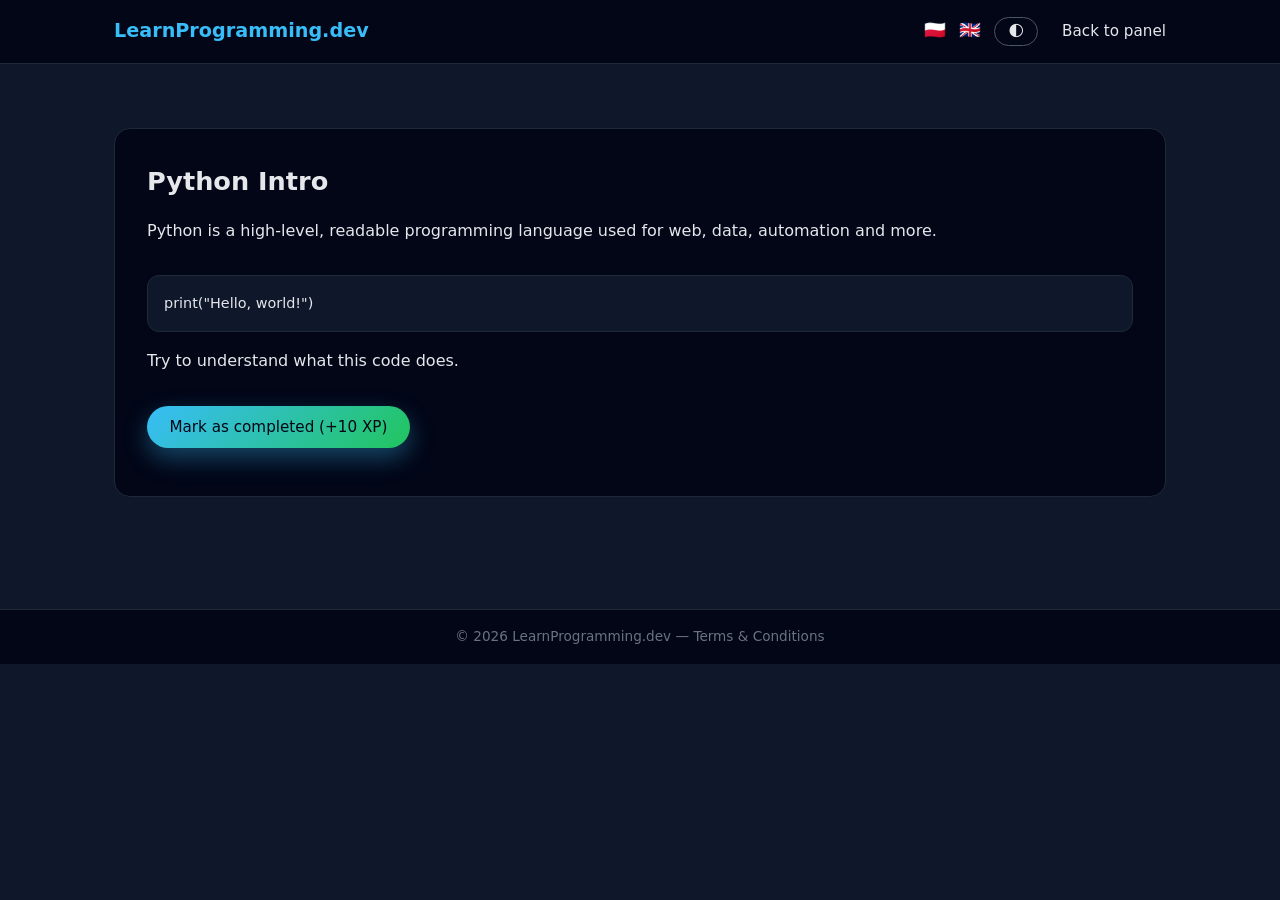
==== lesson.html @ a408c8fe "Add files via upload" ====
<!DOCTYPE html>
<html lang="en">
<head>
<meta charset="UTF-8">
<title>Lesson</title>
<link rel="stylesheet" href="style.css">
<script src="auth.js" defer></script>
<script src="lang.js" defer></script>
</head>
<body>
<header>
  <nav class="nav">
    <div class="logo">LearnProgramming.dev</div>
    <div>
      <span class="lang-switch" onclick="setLang('pl')">🇵🇱</span>
      <span class="lang-switch" onclick="setLang('en')">🇬🇧</span>
      <button onclick="toggleTheme()" class="btn-secondary" style="padding:0.3rem 0.8rem;">🌓</button>
      <a href="panel.html" data-t="back_panel">Back to panel</a>
    </div>
  </nav>
</header>
<main>
  <div class="lesson-container">
    <h2 id="lessonTitle">Lesson</h2>

    <div id="lessonContent"></div>

    <div id="lessonActions" style="margin-top:1.5rem;"></div>

    <div id="lessonTooltip" style="margin-top:1rem;"></div>
  </div>
</main>
<footer>
  <p>© 2026 LearnProgramming.dev — <span data-t="terms">Terms & Conditions</span></p>
</footer>
<script>
  function getParam(name){
    const url = new URL(window.location.href);
    return url.searchParams.get(name);
  }
  function setLesson(id){
    const title = document.getElementById("lessonTitle");
    const content = document.getElementById("lessonContent");
    const actions = document.getElementById("lessonActions");

    actions.innerHTML = "";
    content.innerHTML = "";
    if(id === "lesson1"){
      title.textContent = "Python Intro";
      content.innerHTML = `
        <div class="lesson-section">
          <p>Python is a high-level, readable programming language used for web, data, automation and more.</p>
        </div>
        <div class="lesson-section">
          <div class="code-box">
print("Hello, world!")
          </div>
          <p>Try to understand what this code does.</p>
        </div>
      `;
      actions.innerHTML = `
        <button class="btn btn-primary" onclick="completeLesson(1)">Mark as completed (+10 XP)</button>
      `;
    } else if(id === "lesson2"){
      title.textContent = "Variables";
      content.innerHTML = `
        <div class="lesson-section">
          <p>Variables store values. In Python you don't need to declare types explicitly.</p>
        </div>
        <div class="lesson-section">
          <div class="code-box">
name = "Alice"
age = 20
print(name, age)
          </div>
        </div>
      `;
      actions.innerHTML = `
        <button class="btn btn-primary" onclick="completeLesson(2)">Mark as completed (+10 XP)</button>
      `;
    } else if(id === "lesson3"){
      title.textContent = "Data Types";
      content.innerHTML = `
        <div class="lesson-section">
          <p>Basic types: int, float, str, bool, list, dict.</p>
        </div>
        <div class="lesson-section">
          <div class="code-box">
x = 10       # int
y = 3.14     # float
text = "Hi"  # str
flag = True  # bool
          </div>
        </div>
      `;
      actions.innerHTML = `
        <button class="btn btn-primary" onclick="completeLesson(3)">Mark as completed (+10 XP)</button>
      `;
    } else if(id === "lesson4"){
      title.textContent = "Lists";
      content.innerHTML = `
        <div class="lesson-section">
          <p>Lists store ordered collections of items.</p>
        </div>
        <div class="lesson-section">
          <div class="code-box">
numbers = [1, 2, 3]
numbers.append(4)
print(numbers)
          </div>
        </div>
      `;
      actions.innerHTML = `
        <button class="btn btn-primary" onclick="completeLesson(4)">Mark as completed (+10 XP)</button>
      `;
    } else if(id === "lesson5"){
      title.textContent = "Loops";
      content.innerHTML = `
        <div class="lesson-section">
          <p>Loops let you repeat actions.</p>
        </div>
        <div class="lesson-section">
          <div class="code-box">
for i in range(5):
    print(i)
          </div>
        </div>
      `;
      actions.innerHTML = `
        <button class="btn btn-primary" onclick="completeLesson(5)">Mark as completed (+10 XP)</button>
      `;
    } else if(id === "lesson6"){
      title.textContent = "Conditions";
      content.innerHTML = `
        <div class="lesson-section">
          <p>Conditions let you run code only when something is true.</p>
        </div>
        <div class="lesson-section">
          <div class="code-box">
age = 18
if age >= 18:
    print("Adult")
else:
    print("Minor")
          </div>
        </div>
      `;
      actions.innerHTML = `
        <button class="btn btn-primary" onclick="completeLesson(6)">Mark as completed (+10 XP)</button>
      `;
    } else if(id === "lesson7"){
      title.textContent = "Functions";
      content.innerHTML = `
        <div class="lesson-section">
          <p>Functions group reusable code.</p>
        </div>
        <div class="lesson-section">
          <div class="code-box">
def greet(name):
    return "Hello, " + name

print(greet("Alice"))
          </div>
        </div>
      `;
      actions.innerHTML = `
        <button class="btn btn-primary" onclick="completeLesson(7)">Mark as completed (+10 XP)</button>
      `;
    } else if(id === "lesson8"){
      title.textContent = "Debugging";
      content.innerHTML = `
        <div class="lesson-section">
          <p>Debugging means finding and fixing errors.</p>
        </div>
        <div class="lesson-section">
          <div class="code-box">
print("Hellow"
          </div>
          <p>Find the error and fix it.</p>
        </div>
      `;
      actions.innerHTML = `
        <button class="btn btn-primary" onclick="completeLesson(8)">Mark as completed (+10 XP)</button>
      `;
    } else if(id === "lesson9"){
      title.textContent = "Errors";
      content.innerHTML = `
        <div class="lesson-section">
          <p>Syntax errors and runtime errors are common in Python.</p>
        </div>
        <div class="lesson-section">
          <div class="code-box">
x = 10
y = 0
print(x / y)  # What happens?
          </div>
        </div>
      `;
      actions.innerHTML = `
        <button class="btn btn-primary" onclick="completeLesson(9)">Mark as completed (+10 XP)</button>
      `;
    } else if(id === "lesson10"){
      title.textContent = "Quiz";
      content.innerHTML = `
        <div class="lesson-section">
          <p>Quick quiz: choose the correct answer.</p>
        </div>
        <div class="lesson-section">
          <p>What does <code>print("Hello")</code> do?</p>
          <div class="quiz-option" onclick="checkQuiz(1)">
            It prints text to the screen.
          </div>
          <div class="quiz-option" onclick="checkQuiz(2)">
            It creates a variable.
          </div>
          <div class="quiz-option" onclick="checkQuiz(3)">
            It stops the program.
          </div>
        </div>
      `;
      actions.innerHTML = `
        <button class="btn btn-primary" onclick="completeLesson(10)">Finish quiz (+10 XP)</button>
      `;
    } else {
      title.textContent = "Lesson";
      content.textContent = "Unknown lesson.";
    }
  }
  function completeLesson(num){
    addXP(10);
    document.getElementById("lessonTooltip").innerHTML =
      '<div class="tooltip">Lesson ' + num + ' completed! +10 XP</div>';
  }
  function checkQuiz(choice){
    const options = document.querySelectorAll(".quiz-option");
    options.forEach(o => o.classList.remove("correct","wrong"));
    if(choice === 1){
      options[0].classList.add("correct");
      addXP(10);
      unlockAchievement("Quiz completed");
      document.getElementById("lessonTooltip").innerHTML =
        '<div class="tooltip">Correct! +10 XP</div>';
    } else {
      options[choice-1].classList.add("wrong");
      document.getElementById("lessonTooltip").innerHTML =
        '<div class="tooltip">Not correct. Try again.</div>';
    }
  }
  document.addEventListener("DOMContentLoaded", () => {
    const id = getParam("id") || "lesson1";
    setLesson(id);
  });
</script>
</body>
</html>
---- style.css ----
* {
  margin: 0;
  padding: 0;
  box-sizing: border-box;
  font-family: system-ui, -apple-system, BlinkMacSystemFont, "Segoe UI", sans-serif;
}
body {
  background: #0f172a;
  color: #e5e7eb;
  line-height: 1.6;
}
header {
  background: #020617;
  border-bottom: 1px solid #1f2937;
  position: sticky;
  top: 0;
  z-index: 10;
}
.nav {
  max-width: 1100px;
  margin: 0 auto;
  padding: 1rem 1.5rem;
  display: flex;
  justify-content: space-between;
  align-items: center;
}
.logo {
  font-weight: 700;
  font-size: 1.2rem;
  color: #38bdf8;
}
.nav a {
  color: #e5e7eb;
  text-decoration: none;
  margin-left: 1.2rem;
  font-size: 0.95rem;
  transition: 0.2s;
}
.nav a:hover {
  color: #38bdf8;
}
.lang-switch {
  cursor: pointer;
  margin-right: 0.5rem;
  font-size: 1.1rem;
}
main {
  max-width: 1100px;
  margin: 0 auto;
  padding: 2rem 1.5rem 4rem;
}
h1 {
  font-size: clamp(2.2rem, 4vw, 3rem);
  margin-bottom: 1rem;
}
h2 {
  font-size: 1.6rem;
  margin-bottom: 1rem;
}
.btn {
  border: none;
  cursor: pointer;
  padding: 0.75rem 1.4rem;
  border-radius: 999px;
  font-size: 0.95rem;
  font-weight: 500;
  transition: 0.15s ease;
}
.btn-primary {
  background: linear-gradient(135deg, #38bdf8, #22c55e);
  color: #020617;
  box-shadow: 0 10px 25px rgba(56, 189, 248, 0.35);
}
.btn-primary:hover {
  transform: translateY(-2px);
  box-shadow: 0 14px 30px rgba(56, 189, 248, 0.45);
}
.btn-secondary {
  border-radius: 999px;
  padding: 0.75rem 1.4rem;
  border: 1px solid #4b5563;
  background: transparent;
  color: #e5e7eb;
  cursor: pointer;
  font-size: 0.95rem;
  transition: 0.15s ease;
}
.btn-secondary:hover {
  background: #1e293b;
}
.card {
  background: #020617;
  border: 1px solid #1f2937;
  border-radius: 1rem;
  padding: 1.5rem;
  margin: 1.5rem auto;
  max-width: 500px;
  box-shadow: 0 18px 45px rgba(15, 23, 42, 0.9);
}
input {
  width: 100%;
  padding: 0.7rem;
  margin-top: 0.4rem;
  border-radius: 0.6rem;
  border: 1px solid #374151;
  background: #0f172a;
  color: #e5e7eb;
  font-size: 0.95rem;
}
input:focus {
  border-color: #38bdf8;
  outline: none;
  box-shadow: 0 0 0 1px #38bdf8;
}
.tooltip {
  background: #1e293b;
  border-left: 4px solid #38bdf8;
  padding: 0.8rem 1rem;
  border-radius: 0.5rem;
  margin-bottom: 1rem;
  color: #e5e7eb;
  font-size: 0.9rem;
  animation: fadeIn 0.3s ease;
}
@keyframes fadeIn {
  from { opacity: 0; transform: translateX(-10px); }
  to { opacity: 1; transform: translateX(0); }
}
.lesson-grid {
  display: grid;
  grid-template-columns: repeat(auto-fit, minmax(160px, 1fr));
  gap: 1.2rem;
  margin-top: 1.5rem;
}
.lesson-tile {
  background: #0b1220;
  border: 1px solid #1f2937;
  border-radius: 1rem;
  padding: 1.2rem;
  text-align: center;
  cursor: pointer;
  transition: 0.2s;
  box-shadow: 0 10px 25px rgba(0,0,0,0.3);
}
.lesson-tile:hover {
  transform: translateY(-4px);
  border-color: #38bdf8;
}
.lesson-icon {
  font-size: 2rem;
  margin-bottom: 0.5rem;
}
.lesson-title {
  font-size: 1rem;
  color: #e5e7eb;
}
.xp-bar {
  margin-top: 1rem;
  background: #1e293b;
  border-radius: 999px;
  height: 14px;
  overflow: hidden;
}
.xp-fill {
  height: 100%;
  background: linear-gradient(90deg, #38bdf8, #22c55e);
  width: 0%;
  transition: width 0.4s ease;
}
.lesson-container {
  background: #020617;
  border: 1px solid #1f2937;
  padding: 2rem;
  border-radius: 1rem;
  margin-top: 2rem;
}
.lesson-section {
  margin-bottom: 2rem;
}
.code-box {
  background: #0f172a;
  border: 1px solid #1f2937;
  padding: 1rem;
  border-radius: 0.75rem;
  font-size: 0.9rem;
  overflow-x: auto;
  margin-bottom: 1rem;
}
.quiz-option {
  background: #1e293b;
  padding: 0.8rem;
  border-radius: 0.6rem;
  margin-bottom: 0.6rem;
  cursor: pointer;
  transition: 0.2s;
}
.quiz-option:hover {
  background: #334155;
}
.quiz-option.correct {
  background: #22c55e;
}
.quiz-option.wrong {
  background: #ef4444;
}
footer {
  background: #020617;
  border-top: 1px solid #1f2937;
  padding: 1rem;
  text-align: center;
  color: #6b7280;
  font-size: 0.85rem;
  margin-top: 3rem;
}
.lesson-tile {
  transition: transform 0.25s ease, border-color 0.25s ease, box-shadow 0.25s ease;
}
.lesson-tile:hover {
  transform: translateY(-6px) scale(1.03);
  box-shadow: 0 12px 30px rgba(56, 189, 248, 0.25);
}
:root {
  --bg: #0f172a;
  --text: #e5e7eb;
  --card: #020617;
  --border: #1f2937;
}
.light {
  --bg: #f8fafc;
  --text: #0f172a;
  --card: #ffffff;
  --border: #cbd5e1;
}
body {
  background: var(--bg);
  color: var(--text);
}
.card, .lesson-container, .lesson-tile {
  background: var(--card);
  border-color: var(--border);
}
.achievement {
  background: #1e293b;
  padding: 1rem;
  border-radius: 0.8rem;
  margin-bottom: 1rem;
  border-left: 4px solid #38bdf8;
}
.achievement.unlocked {
  border-left-color: #22c55e;
  background: #0f3a1e;
}
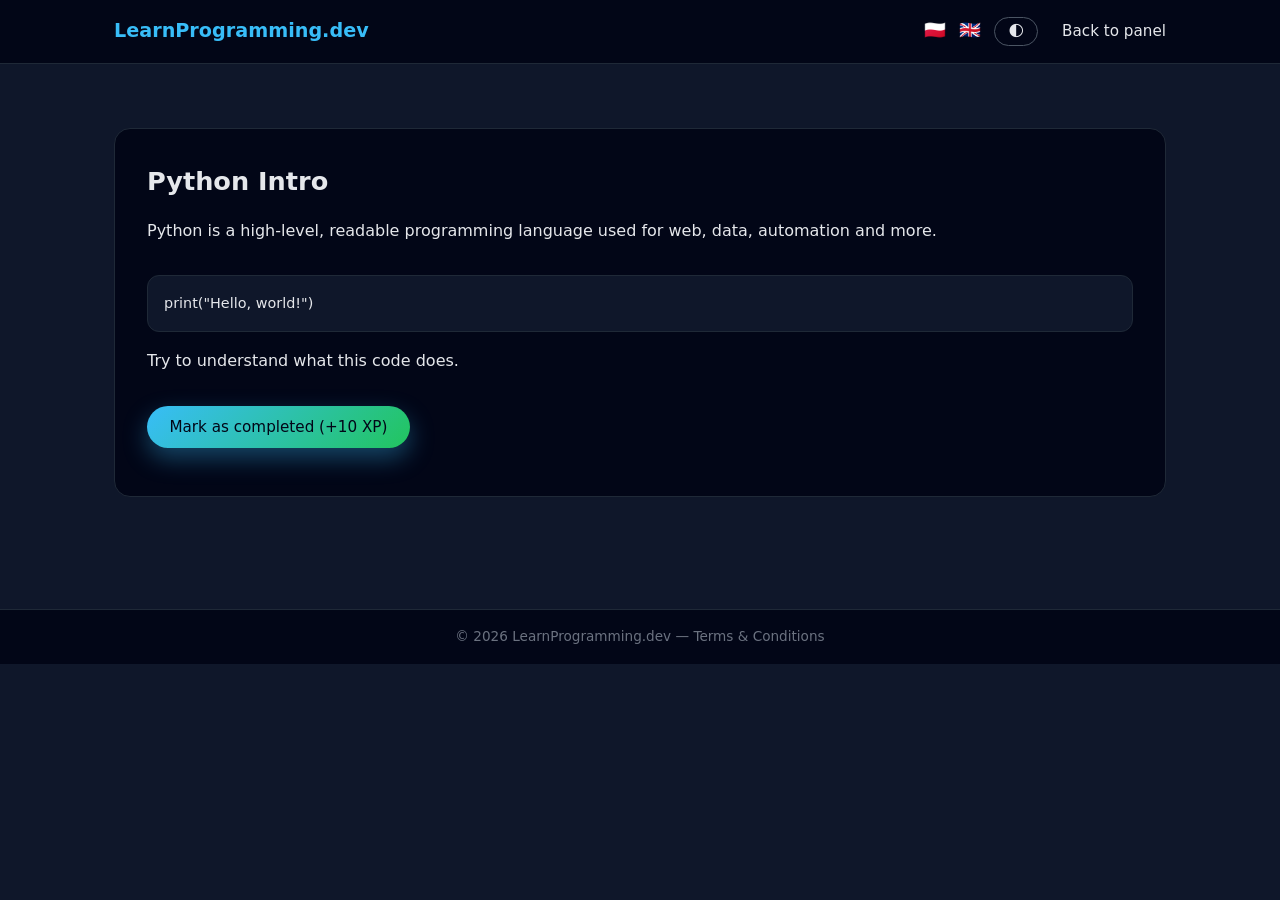
==== commit 647c437c: "Update lesson.html" ====
--- a/lesson.html
+++ b/lesson.html
@@ -252,4 +252,4 @@
   });
 </script>
 </body>
-</html>+</html>
--- a/style.css
+++ b/style.css
@@ -249,4 +249,4 @@
 .achievement.unlocked {
   border-left-color: #22c55e;
   background: #0f3a1e;
-}+}
